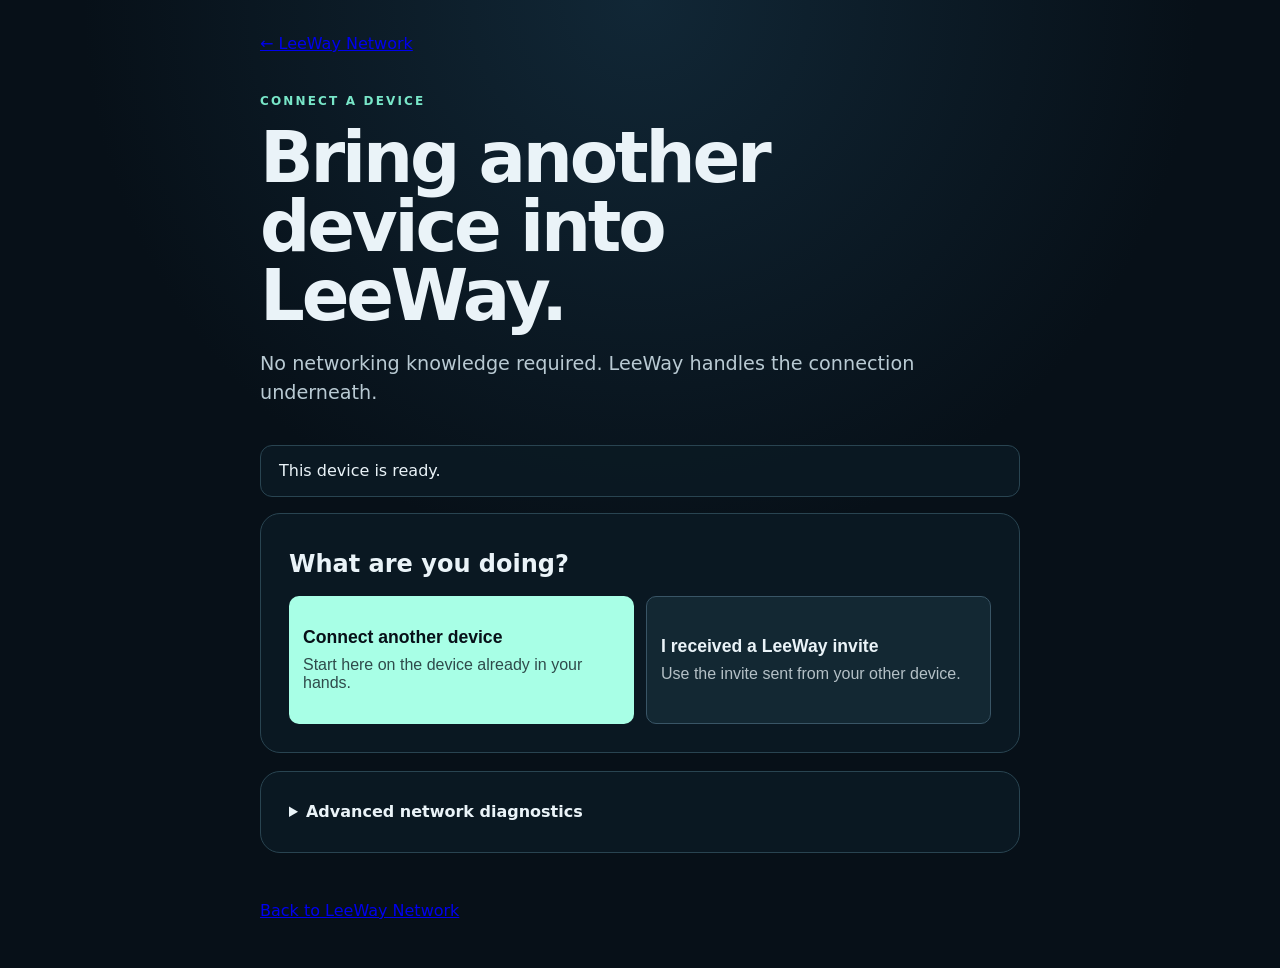
==== connect.html @ fe04dead "feat: replace engineering pairing flow with human connection experience" ====
<!doctype html>
<!--
LEEWAY HEADER — DO NOT REMOVE
REGION: UI
TAG: UI.FEDERATE.CONNECT
AUTHORITY: LeeWay-Standards
DISCOVERY_PIPELINE: Voice → Intent → Location → Vertical → Ranking → Render
5WH:
WHAT = Plain-language LeeWay device connection experience
WHY = Hide protocol mechanics from ordinary users while preserving explicit authorization
WHO = Leeway Industries / Agent Lee System Engineer
WHERE = connect.html
WHEN = 2026-09-24
HOW = Progressive disclosure over the verified WebRTC peer engine
CHAIN: Standards → Integrated → Runtime → Projections
LICENSE: PROPRIETARY
-->
<html lang="en"><head><meta charset="utf-8"><meta name="viewport" content="width=device-width,initial-scale=1">
<meta name="theme-color" content="#071018"><meta name="description" content="Connect another device to LeeWay">
<title>Connect a Device | LeeWay</title><link rel="stylesheet" href="./assets/styles.css"><link rel="stylesheet" href="./assets/connect.css"></head>
<body><header class="connect-header"><a class="back-link" href="./">← LeeWay Network</a><p class="eyebrow">CONNECT A DEVICE</p>
<h1>Bring another device into LeeWay.</h1><p class="lede">No networking knowledge required. LeeWay handles the connection underneath.</p></header>
<main class="connect-main">
<div id="notice" class="notice" role="status" aria-live="polite">This device is ready.</div>
<div id="error" class="notice error" role="alert" hidden></div>
<section class="connect-card" aria-labelledby="choice-title" id="choice">
<h2 id="choice-title">What are you doing?</h2><div class="choice-grid">
<button class="choice" id="start"><strong>Connect another device</strong><span>Start here on the device already in your hands.</span></button>
<button class="choice secondary" id="receive"><strong>I received a LeeWay invite</strong><span>Use the invite sent from your other device.</span></button>
</div></section>

<section class="connect-card step" id="invite-step" hidden aria-labelledby="invite-title">
<p class="step-number">STEP 1 OF 2</p><h2 id="invite-title">Send the invite to your other device</h2>
<p>Use Share on your phone, or copy it and send it to yourself privately.</p>
<div class="button-row"><button id="share-invite">Share invite</button><button class="secondary-button" id="copy-invite">Copy invite</button></div>
<p class="hint">Keep the invite private. It expires automatically.</p>
<h3>When the other device sends approval back</h3>
<label for="approval-input">Paste the approval here</label><textarea id="approval-input" rows="4" autocomplete="off" spellcheck="false" placeholder="Paste the LeeWay approval"></textarea>
<button id="check-approval">Check approval</button>
<div id="approval-review" class="review" hidden>
<p>Both devices should show the same safety code:</p><output id="approval-code" class="safety-code" aria-label="Safety code"></output>
<label class="confirm"><input id="approval-match" type="checkbox"> The safety code matches the other device.</label>
<button id="finish" disabled>Finish connection</button></div>
</section>

<section class="connect-card step" id="receive-step" hidden aria-labelledby="receive-title">
<p class="step-number">STEP 1 OF 2</p><h2 id="receive-title">Paste the invite from your other device</h2>
<label for="invite-input">LeeWay invite</label><textarea id="invite-input" rows="4" autocomplete="off" spellcheck="false" placeholder="Paste the LeeWay invite"></textarea>
<button id="check-invite">Continue</button>
<div id="invite-review" class="review" hidden>
<h3>Connection request found</h3><p>LeeWay verified that the invite has not been changed.</p>
<button id="allow">Allow this connection</button></div>
<div id="return-approval" class="review" hidden>
<p class="step-number">STEP 2 OF 2</p><h3>Send this approval back</h3>
<p>Compare this safety code with the first device before it finishes connecting:</p>
<output id="invite-code" class="safety-code" aria-label="Safety code"></output>
<div class="button-row"><button id="share-approval">Share approval</button><button class="secondary-button" id="copy-approval">Copy approval</button></div>
<p class="hint">Keep this screen open until the other device says Connected.</p></div>
</section>

<section class="connect-card connected" id="connected" hidden aria-labelledby="connected-title">
<div class="success-mark" aria-hidden="true">✓</div><h2 id="connected-title">Connected to LeeWay</h2>
<p>Your two devices now have an encrypted direct data connection.</p>
<div class="connection-facts"><span>Status</span><strong>Connected</strong><span>Connection</span><strong>Encrypted</strong></div>
<label for="test-message">Send a quick test</label><div class="message-row"><input id="test-message" value="Hello from LeeWay" maxlength="200"><button id="send-test">Send</button></div>
<p id="message-status" aria-live="polite"></p><button class="secondary-button" id="disconnect">Disconnect</button>
</section>

<details class="advanced"><summary>Advanced network diagnostics</summary>
<p>For developers and troubleshooting only. Normal users do not need these values.</p>
<dl><dt>Signing identity</dt><dd id="advanced-id">Loading…</dd><dt>Transport state</dt><dd id="advanced-state">Idle</dd><dt>Partner</dt><dd id="advanced-peer">Not connected</dd></dl>
<p><a href="./peer.html">Open full engineering console</a></p></details>
</main><footer><a href="./">Back to LeeWay Network</a></footer><script type="module" src="./src/connect.js"></script></body></html>
---- assets/styles.css ----
/*
LEEWAY HEADER — DO NOT REMOVE
REGION: UI
TAG: UI.FEDERATE.WEB.STYLES
AUTHORITY: LeeWay-Standards
DISCOVERY_PIPELINE: Voice → Intent → Location → Vertical → Ranking → Render
5WH: WHAT=Federate Web styles; WHY=Readable evidence and topology UI; WHO=Leeway Industries; WHERE=assets/styles.css; WHEN=2026-09-24; HOW=Native CSS
CHAIN: Standards → Integrated → Runtime → Projections
LICENSE: PROPRIETARY
*/
:root{font-family:Inter,ui-sans-serif,system-ui,-apple-system,Segoe UI,sans-serif;color:#eaf3f8;background:#071018;line-height:1.5}*{box-sizing:border-box}body{margin:0;background:radial-gradient(circle at top,#112736,#071018 48%);min-height:100vh}.hero,main,footer{width:min(1180px,calc(100% - 32px));margin:auto}.hero{padding:64px 0 28px}h1{font-size:clamp(2.2rem,6vw,5.4rem);line-height:.98;margin:.2em 0;max-width:1000px;letter-spacing:-.045em}h2{margin:.15em 0 .6em}.lede{font-size:1.2rem;max-width:760px;color:#b9cad3}.eyebrow{letter-spacing:.18em;font-size:.75rem;font-weight:800;color:#78e6c8}.status-row,.section-head{display:flex;gap:10px;flex-wrap:wrap;align-items:center;justify-content:space-between}.pill{border:1px solid #38505f;border-radius:999px;padding:7px 11px;font-size:.72rem;font-weight:800}.implemented{border-color:#2d8e74;color:#8ff4d7}.proposed{border-color:#996d2b;color:#ffd58c}main{display:grid;gap:18px;padding-bottom:42px}.grid.two{display:grid;grid-template-columns:repeat(2,minmax(0,1fr));gap:18px}.panel{background:rgba(10,25,35,.86);border:1px solid #213947;border-radius:18px;padding:22px;box-shadow:0 18px 50px rgba(0,0,0,.2)}button{background:#a8ffe6;color:#071018;border:0;border-radius:10px;padding:10px 14px;font-weight:800;cursor:pointer}dl{display:grid;grid-template-columns:max-content 1fr;gap:6px 14px}dt{color:#82a0b0}dd{margin:0;overflow-wrap:anywhere}.cards{display:grid;grid-template-columns:repeat(auto-fit,minmax(220px,1fr));gap:12px}.card{padding:15px;border:1px solid #2a4453;border-radius:13px;background:#0b1922}.card a{color:#a8ffe6}.state{font-size:.72rem;font-weight:800;color:#ffd58c}.lab-results{display:grid;gap:8px;margin-top:14px}.route{display:flex;justify-content:space-between;gap:12px;padding:10px 12px;background:#09151d;border-radius:10px;border:1px solid #1d3542}.winner{border-color:#51b99b}pre{max-height:240px;overflow:auto;background:#050b0f;padding:10px;border-radius:10px;font-size:.75rem}footer{padding:10px 0 45px;color:#7f9aa8}@media(max-width:760px){.grid.two{grid-template-columns:1fr}.hero{padding-top:38px}}
---- assets/connect.css ----
/*
LEEWAY HEADER — DO NOT REMOVE
REGION: UI
TAG: UI.FEDERATE.CONNECT.STYLES
AUTHORITY: LeeWay-Standards
5WH: WHAT=Human connection UI styles; WHY=Plain mobile-first device setup; WHO=Leeway Industries; WHERE=assets/connect.css; WHEN=2026-09-24; HOW=Native responsive CSS
CHAIN: Standards → Integrated → Runtime → Projections
LICENSE: PROPRIETARY
*/
.connect-header,.connect-main,body>footer{width:min(760px,calc(100% - 28px));margin-inline:auto}.connect-header{padding:32px 0 18px}.connect-header h1{font-size:clamp(2.1rem,8vw,4.4rem);max-width:720px}.back-link{display:inline-block;margin-bottom:24px}.connect-main{display:grid;gap:16px;padding-bottom:36px}.connect-card,.notice,.advanced{background:rgba(10,25,35,.92);border:1px solid #294451;border-radius:20px;padding:clamp(18px,4vw,28px)}.notice{padding:13px 18px;border-radius:12px}.notice.error{border-color:#b86d4b;color:#ffd5c3}.choice-grid{display:grid;grid-template-columns:1fr 1fr;gap:12px}.choice{min-height:128px;text-align:left;display:flex;flex-direction:column;justify-content:center;gap:8px;font-size:1rem}.choice strong{font-size:1.1rem}.choice span{font-weight:500;opacity:.75}.choice.secondary,.secondary-button{background:#132833;color:#eaf3f8;border:1px solid #395566}.step-number{font-size:.74rem;letter-spacing:.15em;color:#78e6c8;font-weight:800}.hint{color:#9bb1bd;font-size:.92rem}.review{margin-top:18px;padding-top:18px;border-top:1px solid #294451}.safety-code{display:block;font:800 clamp(1.8rem,8vw,3rem)/1.2 ui-monospace,monospace;letter-spacing:.12em;margin:12px 0 18px;color:#a8ffe6}.confirm{display:flex;align-items:flex-start;gap:10px;margin:12px 0}.confirm input{width:22px;height:22px;flex:none}.success-mark{width:58px;height:58px;border-radius:50%;display:grid;place-items:center;background:#a8ffe6;color:#071018;font-size:2rem;font-weight:900}.connection-facts{display:grid;grid-template-columns:1fr auto;gap:8px 16px;background:#071018;padding:14px;border-radius:12px;margin:18px 0}.message-row{display:grid;grid-template-columns:1fr auto;gap:8px}.advanced{margin-top:2px}.advanced summary{cursor:pointer;font-weight:800}.advanced dl{grid-template-columns:130px 1fr}.advanced dd{word-break:break-all}.button-row{display:flex;flex-wrap:wrap;gap:8px}
@media(max-width:620px){.choice-grid{grid-template-columns:1fr}.choice{min-height:105px}.message-row{grid-template-columns:1fr}.message-row button{width:100%}.button-row>*{flex:1}.advanced dl{grid-template-columns:1fr}.advanced dt{margin-top:8px}}
@media(prefers-reduced-motion:reduce){*{scroll-behavior:auto!important;transition:none!important;animation:none!important}}
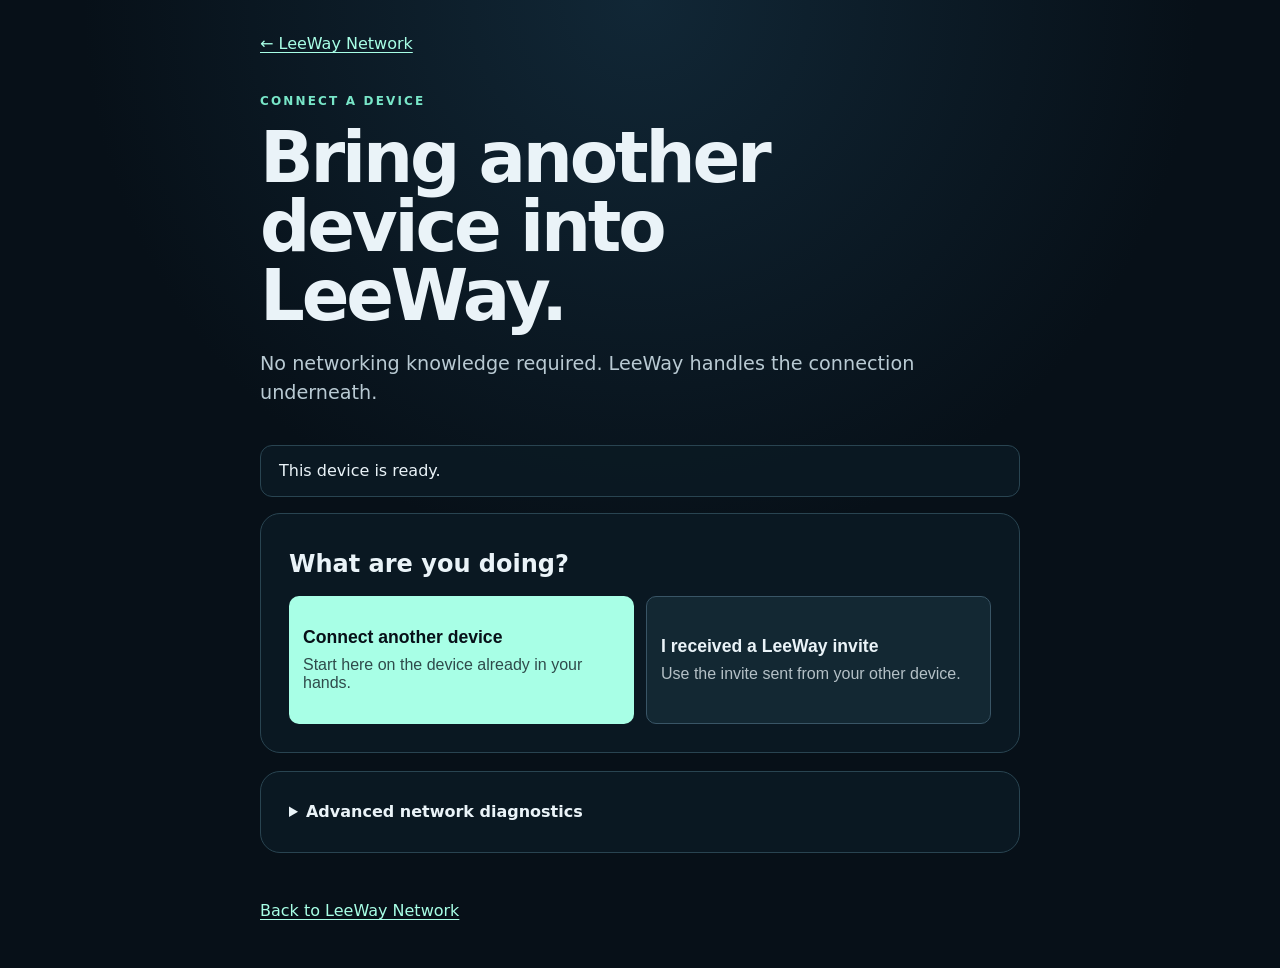
==== commit 68ddd98b: "fix(federate): require independently obtained peer ID before invite consent" ====
--- a/connect.html
+++ b/connect.html
@@ -45,7 +45,7 @@
 
 <section class="connect-card step" id="receive-step" hidden aria-labelledby="receive-title">
 <p class="step-number">STEP 1 OF 2</p><h2 id="receive-title">Paste the invite from your other device</h2>
-<label for="invite-input">LeeWay invite</label><textarea id="invite-input" rows="4" autocomplete="off" spellcheck="false" placeholder="Paste the LeeWay invite"></textarea>
+<label for="trusted-peer">Trusted sending device ID (copy from the other device over a separate trusted channel)</label><input id="trusted-peer" autocomplete="off" spellcheck="false" placeholder="lw-peer-…" required><p class="hint">The signed invite alone does not establish who sent it. Confirm the full ID independently before allowing a connection.</p><label for="invite-input">LeeWay invite</label><textarea id="invite-input" rows="4" autocomplete="off" spellcheck="false" placeholder="Paste the LeeWay invite"></textarea>
 <button id="check-invite">Continue</button>
 <div id="invite-review" class="review" hidden>
 <h3>Connection request found</h3><p>LeeWay verified that the invite has not been changed.</p>
--- a/assets/connect.css
+++ b/assets/connect.css
@@ -7,6 +7,6 @@
 CHAIN: Standards → Integrated → Runtime → Projections
 LICENSE: PROPRIETARY
 */
-.connect-header,.connect-main,body>footer{width:min(760px,calc(100% - 28px));margin-inline:auto}.connect-header{padding:32px 0 18px}.connect-header h1{font-size:clamp(2.1rem,8vw,4.4rem);max-width:720px}.back-link{display:inline-block;margin-bottom:24px}.connect-main{display:grid;gap:16px;padding-bottom:36px}.connect-card,.notice,.advanced{background:rgba(10,25,35,.92);border:1px solid #294451;border-radius:20px;padding:clamp(18px,4vw,28px)}.notice{padding:13px 18px;border-radius:12px}.notice.error{border-color:#b86d4b;color:#ffd5c3}.choice-grid{display:grid;grid-template-columns:1fr 1fr;gap:12px}.choice{min-height:128px;text-align:left;display:flex;flex-direction:column;justify-content:center;gap:8px;font-size:1rem}.choice strong{font-size:1.1rem}.choice span{font-weight:500;opacity:.75}.choice.secondary,.secondary-button{background:#132833;color:#eaf3f8;border:1px solid #395566}.step-number{font-size:.74rem;letter-spacing:.15em;color:#78e6c8;font-weight:800}.hint{color:#9bb1bd;font-size:.92rem}.review{margin-top:18px;padding-top:18px;border-top:1px solid #294451}.safety-code{display:block;font:800 clamp(1.8rem,8vw,3rem)/1.2 ui-monospace,monospace;letter-spacing:.12em;margin:12px 0 18px;color:#a8ffe6}.confirm{display:flex;align-items:flex-start;gap:10px;margin:12px 0}.confirm input{width:22px;height:22px;flex:none}.success-mark{width:58px;height:58px;border-radius:50%;display:grid;place-items:center;background:#a8ffe6;color:#071018;font-size:2rem;font-weight:900}.connection-facts{display:grid;grid-template-columns:1fr auto;gap:8px 16px;background:#071018;padding:14px;border-radius:12px;margin:18px 0}.message-row{display:grid;grid-template-columns:1fr auto;gap:8px}.advanced{margin-top:2px}.advanced summary{cursor:pointer;font-weight:800}.advanced dl{grid-template-columns:130px 1fr}.advanced dd{word-break:break-all}.button-row{display:flex;flex-wrap:wrap;gap:8px}
+.connect-header,.connect-main,body>footer{width:min(760px,calc(100% - 28px));margin-inline:auto}.connect-header{padding:32px 0 18px}.connect-header h1{font-size:clamp(2.1rem,8vw,4.4rem);max-width:720px}.connect-header a,body>footer a,.advanced a{color:#a8ffe6;text-decoration-thickness:1px;text-underline-offset:3px}.back-link{display:inline-block;margin-bottom:24px}.connect-main{display:grid;gap:16px;padding-bottom:36px}.connect-card,.notice,.advanced{background:rgba(10,25,35,.92);border:1px solid #294451;border-radius:20px;padding:clamp(18px,4vw,28px)}.notice{padding:13px 18px;border-radius:12px}.notice.error{border-color:#b86d4b;color:#ffd5c3}.choice-grid{display:grid;grid-template-columns:1fr 1fr;gap:12px}.choice{min-height:128px;text-align:left;display:flex;flex-direction:column;justify-content:center;gap:8px;font-size:1rem}.choice strong{font-size:1.1rem}.choice span{font-weight:500;opacity:.75}.choice.secondary,.secondary-button{background:#132833;color:#eaf3f8;border:1px solid #395566}.step-number{font-size:.74rem;letter-spacing:.15em;color:#78e6c8;font-weight:800}.hint{color:#9bb1bd;font-size:.92rem}.review{margin-top:18px;padding-top:18px;border-top:1px solid #294451}.safety-code{display:block;font:800 clamp(1.8rem,8vw,3rem)/1.2 ui-monospace,monospace;letter-spacing:.12em;margin:12px 0 18px;color:#a8ffe6}.confirm{display:flex;align-items:flex-start;gap:10px;margin:12px 0}.confirm input{width:22px;height:22px;flex:none}.success-mark{width:58px;height:58px;border-radius:50%;display:grid;place-items:center;background:#a8ffe6;color:#071018;font-size:2rem;font-weight:900}.connection-facts{display:grid;grid-template-columns:1fr auto;gap:8px 16px;background:#071018;padding:14px;border-radius:12px;margin:18px 0}.message-row{display:grid;grid-template-columns:1fr auto;gap:8px}input:not([type=checkbox]),textarea{width:100%;min-width:0;background:#071018;color:#eaf3f8;border:1px solid #3c5665;border-radius:10px;padding:12px;font:inherit}textarea{font-family:ui-monospace,monospace;font-size:.86rem;resize:vertical}input::placeholder,textarea::placeholder{color:#8098a5}button:focus-visible,a:focus-visible,input:focus-visible,textarea:focus-visible,summary:focus-visible{outline:3px solid #ffd58c;outline-offset:3px}.advanced{margin-top:2px}.advanced summary{cursor:pointer;font-weight:800}.advanced dl{grid-template-columns:130px 1fr}.advanced dd{word-break:break-all}.button-row{display:flex;flex-wrap:wrap;gap:8px}
 @media(max-width:620px){.choice-grid{grid-template-columns:1fr}.choice{min-height:105px}.message-row{grid-template-columns:1fr}.message-row button{width:100%}.button-row>*{flex:1}.advanced dl{grid-template-columns:1fr}.advanced dt{margin-top:8px}}
 @media(prefers-reduced-motion:reduce){*{scroll-behavior:auto!important;transition:none!important;animation:none!important}}
